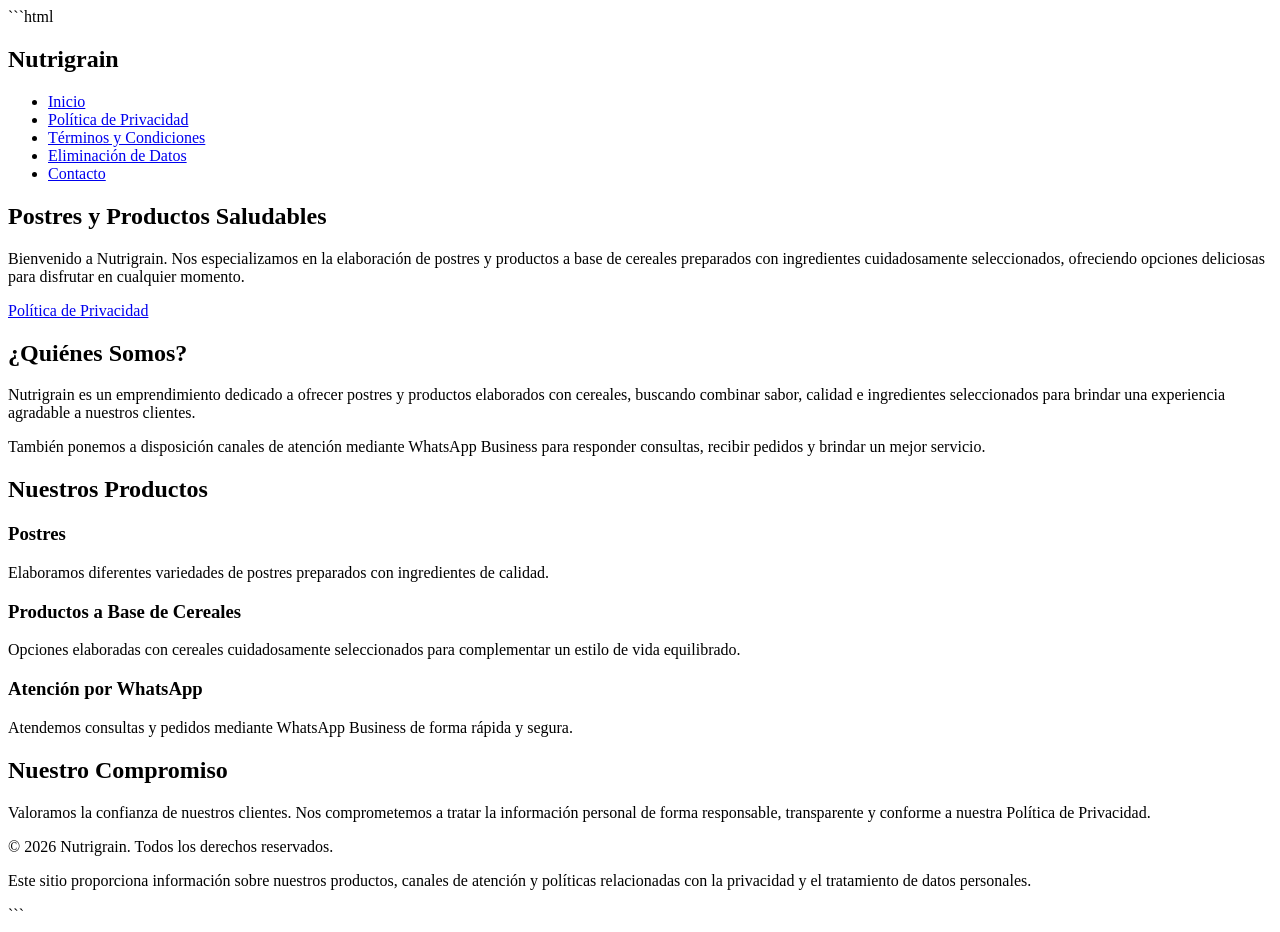
==== index.html @ 3bb8e6dc "Create index.html" ====
```html
<!DOCTYPE html>
<html lang="es">

<head>

    <meta charset="UTF-8">

    <meta name="viewport" content="width=device-width, initial-scale=1.0">

    <title>Nutrigrain | Postres y Productos Saludables</title>

    <meta name="description"
        content="Nutrigrain ofrece postres, productos a base de cereales y opciones elaboradas con ingredientes seleccionados. Conoce nuestros productos y nuestras políticas de privacidad.">

    <meta name="keywords"
        content="Nutrigrain, postres, cereales, comida saludable, repostería, WhatsApp Business">

    <meta name="author" content="Nutrigrain">

    <link rel="stylesheet" href="css/style.css">

</head>

<body>

<header>

    <div class="container">

        <h2 class="logo">Nutrigrain</h2>

        <nav>

            <ul>

                <li><a href="index.html" class="activo">Inicio</a></li>
                <li><a href="privacy.html">Política de Privacidad</a></li>
                <li><a href="terms.html">Términos y Condiciones</a></li>
                <li><a href="data-deletion.html">Eliminación de Datos</a></li>
                <li><a href="contact.html">Contacto</a></li>

            </ul>

        </nav>

    </div>

</header>

<main>

    <section class="hero">

        <div class="container">

            <h1>Postres y Productos Saludables</h1>

            <p>

                Bienvenido a Nutrigrain.

                Nos especializamos en la elaboración de postres y productos a base
                de cereales preparados con ingredientes cuidadosamente seleccionados,
                ofreciendo opciones deliciosas para disfrutar en cualquier momento.

            </p>

            <a href="privacy.html" class="boton">
                Política de Privacidad
            </a>

        </div>

    </section>

    <section class="about">

        <div class="container">

            <h2>¿Quiénes Somos?</h2>

            <p>

                Nutrigrain es un emprendimiento dedicado a ofrecer postres y
                productos elaborados con cereales, buscando combinar sabor,
                calidad e ingredientes seleccionados para brindar una experiencia
                agradable a nuestros clientes.

            </p>

            <p>

                También ponemos a disposición canales de atención mediante
                WhatsApp Business para responder consultas, recibir pedidos y
                brindar un mejor servicio.

            </p>

        </div>

    </section>

    <section class="servicios">

        <div class="container">

            <h2>Nuestros Productos</h2>

            <div class="cards">

                <div class="card">

                    <h3>Postres</h3>

                    <p>

                        Elaboramos diferentes variedades de postres preparados con
                        ingredientes de calidad.

                    </p>

                </div>

                <div class="card">

                    <h3>Productos a Base de Cereales</h3>

                    <p>

                        Opciones elaboradas con cereales cuidadosamente seleccionados
                        para complementar un estilo de vida equilibrado.

                    </p>

                </div>

                <div class="card">

                    <h3>Atención por WhatsApp</h3>

                    <p>

                        Atendemos consultas y pedidos mediante WhatsApp Business de
                        forma rápida y segura.

                    </p>

                </div>

            </div>

        </div>

    </section>

    <section class="compromiso">

        <div class="container">

            <h2>Nuestro Compromiso</h2>

            <p>

                Valoramos la confianza de nuestros clientes. Nos comprometemos a
                tratar la información personal de forma responsable, transparente
                y conforme a nuestra Política de Privacidad.

            </p>

        </div>

    </section>

</main>

<footer>

    <div class="container">

        <p>

            © 2026 Nutrigrain. Todos los derechos reservados.

        </p>

        <p>

            Este sitio proporciona información sobre nuestros productos,
            canales de atención y políticas relacionadas con la privacidad
            y el tratamiento de datos personales.

        </p>

    </div>

</footer>

<script src="js/script.js"></script>

</body>

</html>
```
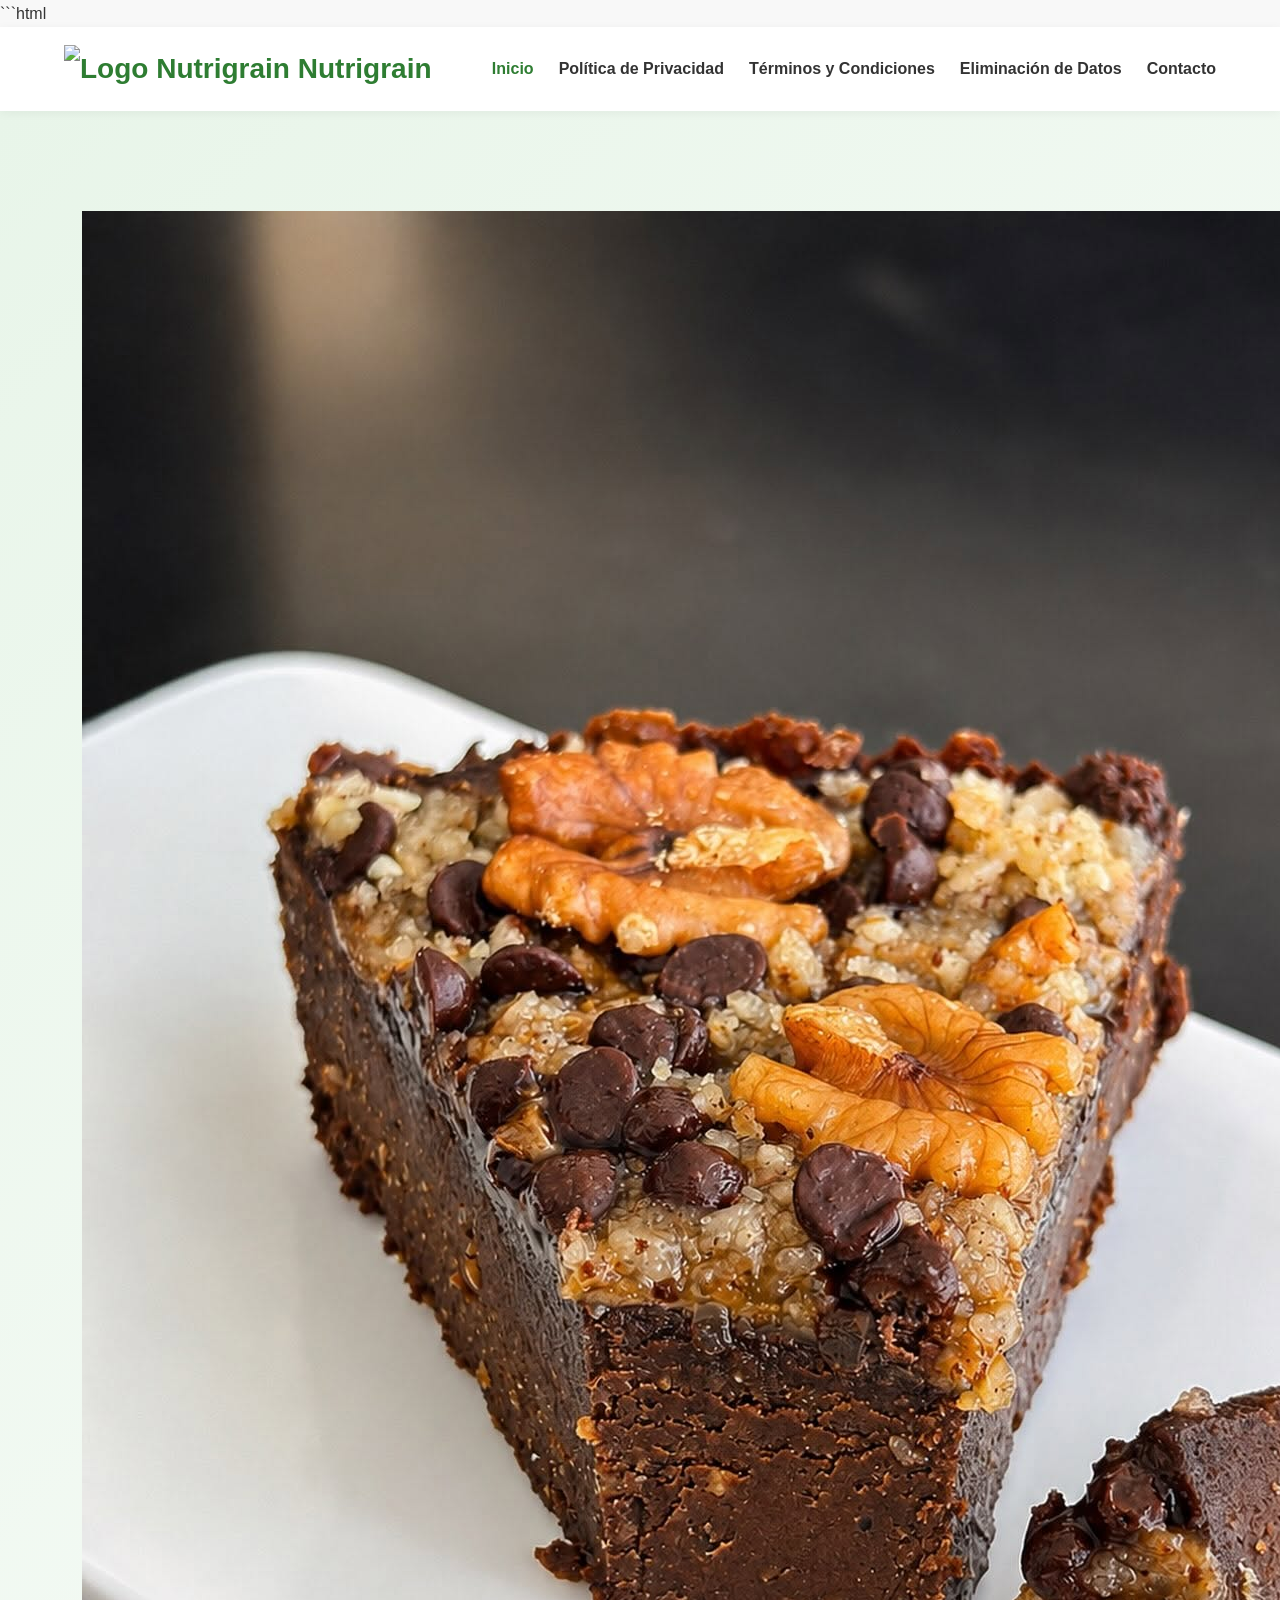
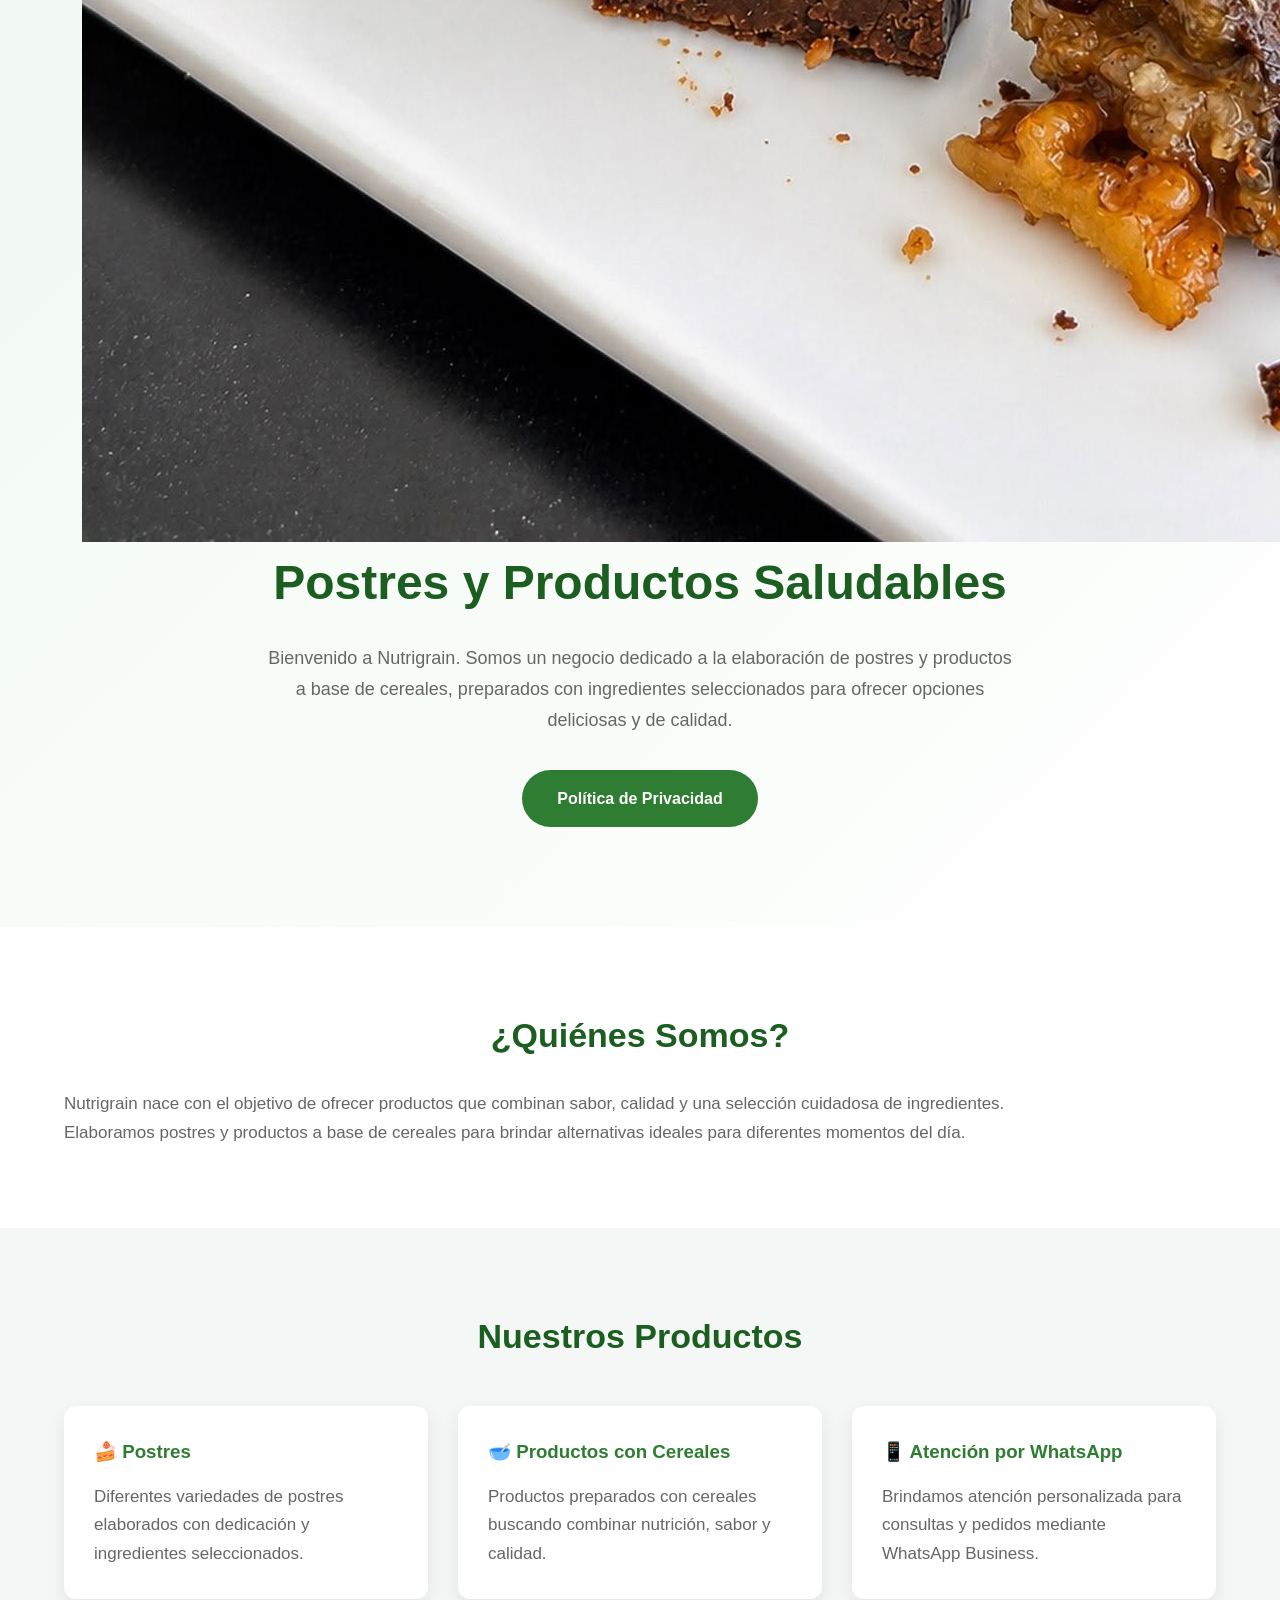
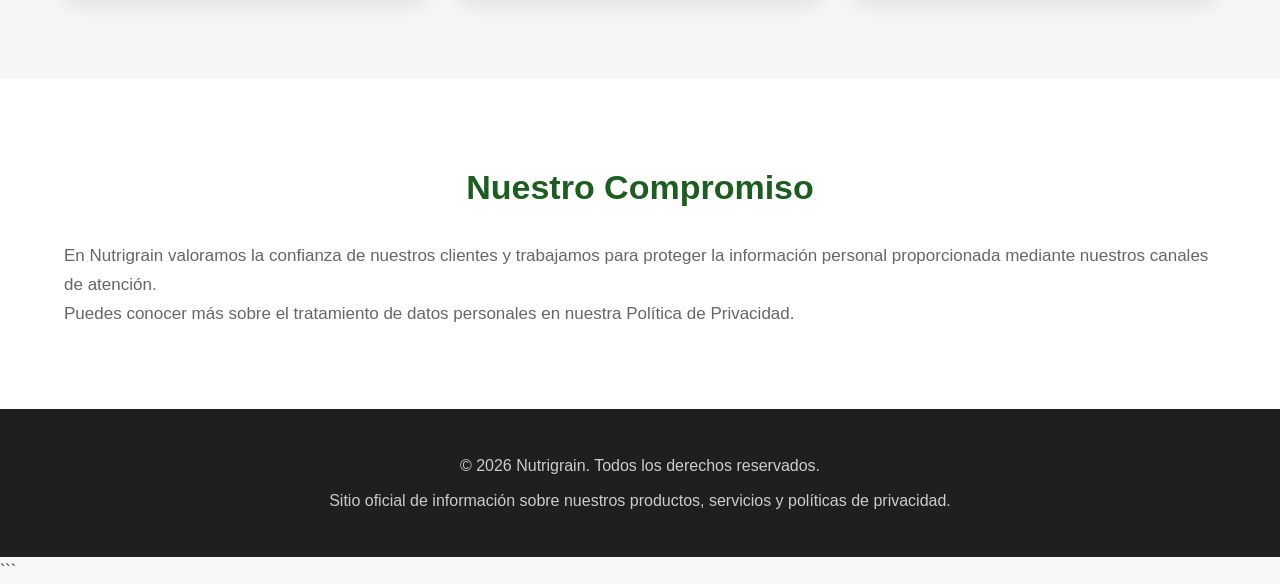
==== commit b16fc282: "Update index.html" ====
--- a/index.html
+++ b/index.html
@@ -11,192 +11,328 @@
     <title>Nutrigrain | Postres y Productos Saludables</title>
 
     <meta name="description"
-        content="Nutrigrain ofrece postres, productos a base de cereales y opciones elaboradas con ingredientes seleccionados. Conoce nuestros productos y nuestras políticas de privacidad.">
+        content="Nutrigrain ofrece postres y productos elaborados a base de cereales con ingredientes seleccionados.">
 
     <meta name="keywords"
-        content="Nutrigrain, postres, cereales, comida saludable, repostería, WhatsApp Business">
+        content="Nutrigrain, postres, cereales, productos saludables, repostería">
 
     <meta name="author" content="Nutrigrain">
 
+    <link rel="icon" type="image/x-icon" href="assets/favicon.ico">
+
     <link rel="stylesheet" href="css/style.css">
 
 </head>
 
+
 <body>
 
+
 <header>
 
     <div class="container">
 
-        <h2 class="logo">Nutrigrain</h2>
+
+        <div class="logo">
+
+            <img src="assets/logo.png" alt="Logo Nutrigrain">
+
+            <span>Nutrigrain</span>
+
+        </div>
+
 
         <nav>
 
             <ul>
 
-                <li><a href="index.html" class="activo">Inicio</a></li>
-                <li><a href="privacy.html">Política de Privacidad</a></li>
-                <li><a href="terms.html">Términos y Condiciones</a></li>
-                <li><a href="data-deletion.html">Eliminación de Datos</a></li>
-                <li><a href="contact.html">Contacto</a></li>
+                <li>
+                    <a href="index.html" class="activo">
+                        Inicio
+                    </a>
+                </li>
+
+                <li>
+                    <a href="privacy.html">
+                        Política de Privacidad
+                    </a>
+                </li>
+
+                <li>
+                    <a href="terms.html">
+                        Términos y Condiciones
+                    </a>
+                </li>
+
+                <li>
+                    <a href="data-deletion.html">
+                        Eliminación de Datos
+                    </a>
+                </li>
+
+                <li>
+                    <a href="contact.html">
+                        Contacto
+                    </a>
+                </li>
 
             </ul>
 
         </nav>
 
+
     </div>
 
 </header>
 
+
+
 <main>
 
-    <section class="hero">
-
-        <div class="container">
-
-            <h1>Postres y Productos Saludables</h1>
-
-            <p>
-
-                Bienvenido a Nutrigrain.
-
-                Nos especializamos en la elaboración de postres y productos a base
-                de cereales preparados con ingredientes cuidadosamente seleccionados,
-                ofreciendo opciones deliciosas para disfrutar en cualquier momento.
-
-            </p>
-
-            <a href="privacy.html" class="boton">
-                Política de Privacidad
-            </a>
-
-        </div>
-
-    </section>
-
-    <section class="about">
-
-        <div class="container">
-
-            <h2>¿Quiénes Somos?</h2>
-
-            <p>
-
-                Nutrigrain es un emprendimiento dedicado a ofrecer postres y
-                productos elaborados con cereales, buscando combinar sabor,
-                calidad e ingredientes seleccionados para brindar una experiencia
-                agradable a nuestros clientes.
-
-            </p>
-
-            <p>
-
-                También ponemos a disposición canales de atención mediante
-                WhatsApp Business para responder consultas, recibir pedidos y
-                brindar un mejor servicio.
-
-            </p>
-
-        </div>
-
-    </section>
-
-    <section class="servicios">
-
-        <div class="container">
-
-            <h2>Nuestros Productos</h2>
-
-            <div class="cards">
-
-                <div class="card">
-
-                    <h3>Postres</h3>
-
-                    <p>
-
-                        Elaboramos diferentes variedades de postres preparados con
-                        ingredientes de calidad.
-
-                    </p>
-
-                </div>
-
-                <div class="card">
-
-                    <h3>Productos a Base de Cereales</h3>
-
-                    <p>
-
-                        Opciones elaboradas con cereales cuidadosamente seleccionados
-                        para complementar un estilo de vida equilibrado.
-
-                    </p>
-
-                </div>
-
-                <div class="card">
-
-                    <h3>Atención por WhatsApp</h3>
-
-                    <p>
-
-                        Atendemos consultas y pedidos mediante WhatsApp Business de
-                        forma rápida y segura.
-
-                    </p>
-
-                </div>
-
-            </div>
-
-        </div>
-
-    </section>
-
-    <section class="compromiso">
-
-        <div class="container">
-
-            <h2>Nuestro Compromiso</h2>
-
-            <p>
-
-                Valoramos la confianza de nuestros clientes. Nos comprometemos a
-                tratar la información personal de forma responsable, transparente
-                y conforme a nuestra Política de Privacidad.
-
-            </p>
-
-        </div>
-
-    </section>
+
+<section class="hero">
+
+
+    <div class="container">
+
+
+        <img 
+            src="assets/hero.jpg"
+            alt="Productos Nutrigrain"
+            class="hero-image"
+        >
+
+
+        <h1>
+            Postres y Productos Saludables
+        </h1>
+
+
+        <p>
+
+            Bienvenido a Nutrigrain.
+
+            Somos un negocio dedicado a la elaboración de postres y productos
+            a base de cereales, preparados con ingredientes seleccionados para
+            ofrecer opciones deliciosas y de calidad.
+
+        </p>
+
+
+        <a href="privacy.html" class="boton">
+
+            Política de Privacidad
+
+        </a>
+
+
+    </div>
+
+
+</section>
+
+
+
+
+<section class="about">
+
+
+<div class="container">
+
+
+<h2>
+    ¿Quiénes Somos?
+</h2>
+
+
+<p>
+
+    Nutrigrain nace con el objetivo de ofrecer productos que combinan sabor,
+    calidad y una selección cuidadosa de ingredientes.
+
+</p>
+
+
+<p>
+
+    Elaboramos postres y productos a base de cereales para brindar alternativas
+    ideales para diferentes momentos del día.
+
+</p>
+
+
+</div>
+
+
+</section>
+
+
+
+
+
+<section class="servicios">
+
+
+<div class="container">
+
+
+<h2>
+    Nuestros Productos
+</h2>
+
+
+
+<div class="cards">
+
+
+
+<div class="card">
+
+
+<h3>
+    🍰 Postres
+</h3>
+
+
+<p>
+
+    Diferentes variedades de postres elaborados con dedicación y
+    ingredientes seleccionados.
+
+</p>
+
+
+</div>
+
+
+
+
+<div class="card">
+
+
+<h3>
+    🥣 Productos con Cereales
+</h3>
+
+
+<p>
+
+    Productos preparados con cereales buscando combinar nutrición,
+    sabor y calidad.
+
+</p>
+
+
+</div>
+
+
+
+
+<div class="card">
+
+
+<h3>
+    📱 Atención por WhatsApp
+</h3>
+
+
+<p>
+
+    Brindamos atención personalizada para consultas y pedidos mediante
+    WhatsApp Business.
+
+</p>
+
+
+</div>
+
+
+
+
+</div>
+
+
+</div>
+
+
+</section>
+
+
+
+
+
+<section class="compromiso">
+
+
+<div class="container">
+
+
+<h2>
+    Nuestro Compromiso
+</h2>
+
+
+<p>
+
+    En Nutrigrain valoramos la confianza de nuestros clientes y trabajamos
+    para proteger la información personal proporcionada mediante nuestros
+    canales de atención.
+
+</p>
+
+
+<p>
+
+    Puedes conocer más sobre el tratamiento de datos personales en nuestra
+    Política de Privacidad.
+
+</p>
+
+
+</div>
+
+
+</section>
+
+
 
 </main>
 
+
+
+
+
 <footer>
 
-    <div class="container">
-
-        <p>
-
-            © 2026 Nutrigrain. Todos los derechos reservados.
-
-        </p>
-
-        <p>
-
-            Este sitio proporciona información sobre nuestros productos,
-            canales de atención y políticas relacionadas con la privacidad
-            y el tratamiento de datos personales.
-
-        </p>
-
-    </div>
+
+<div class="container">
+
+
+<p>
+
+© 2026 Nutrigrain. Todos los derechos reservados.
+
+</p>
+
+
+<p>
+
+Sitio oficial de información sobre nuestros productos,
+servicios y políticas de privacidad.
+
+</p>
+
+
+</div>
+
 
 </footer>
 
+
+
+
 <script src="js/script.js"></script>
+
 
 </body>
 
--- a/css/style.css
+++ b/css/style.css
@@ -0,0 +1,458 @@
+/* =======================================================
+   Nutrigrain
+   Hoja de estilos principal
+   Autor: Nutrigrain
+   Versión: 1.0
+======================================================= */
+
+/* RESET */
+
+*{
+    margin:0;
+    padding:0;
+    box-sizing:border-box;
+}
+
+/* VARIABLES */
+
+:root{
+
+    --primary:#2E7D32;
+    --primary-dark:#1B5E20;
+
+    --secondary:#8D6E63;
+
+    --background:#F8F8F8;
+
+    --card:#FFFFFF;
+
+    --text:#333333;
+
+    --text-light:#666666;
+
+    --white:#FFFFFF;
+
+    --shadow:0 8px 20px rgba(0,0,0,.08);
+
+    --radius:12px;
+
+    --transition:.3s ease;
+
+}
+
+/* GENERAL */
+
+html{
+
+    scroll-behavior:smooth;
+
+}
+
+body{
+
+    font-family:Arial, Helvetica, sans-serif;
+
+    background:var(--background);
+
+    color:var(--text);
+
+    line-height:1.7;
+
+}
+
+/* CONTENEDOR */
+
+.container{
+
+    width:90%;
+
+    max-width:1200px;
+
+    margin:auto;
+
+}
+
+/* HEADER */
+
+header{
+
+    background:var(--white);
+
+    position:sticky;
+
+    top:0;
+
+    z-index:100;
+
+    box-shadow:0 2px 10px rgba(0,0,0,.05);
+
+}
+
+header .container{
+
+    display:flex;
+
+    justify-content:space-between;
+
+    align-items:center;
+
+    padding:18px 0;
+
+}
+
+/* LOGO */
+
+.logo{
+
+    color:var(--primary);
+
+    font-size:28px;
+
+    font-weight:bold;
+
+}
+
+/* MENÚ */
+
+nav ul{
+
+    display:flex;
+
+    list-style:none;
+
+    gap:25px;
+
+}
+
+nav a{
+
+    text-decoration:none;
+
+    color:var(--text);
+
+    transition:var(--transition);
+
+    font-weight:600;
+
+}
+
+nav a:hover{
+
+    color:var(--primary);
+
+}
+
+nav a.activo{
+
+    color:var(--primary);
+
+}
+
+/* HERO */
+
+.hero{
+
+    background:linear-gradient(135deg,#E8F5E9,#FFFFFF);
+
+    text-align:center;
+
+    padding:100px 20px;
+
+}
+
+.hero h1{
+
+    font-size:48px;
+
+    margin-bottom:20px;
+
+    color:var(--primary-dark);
+
+}
+
+.hero p{
+
+    max-width:750px;
+
+    margin:auto;
+
+    font-size:18px;
+
+    color:var(--text-light);
+
+}
+
+/* BOTÓN */
+
+.boton{
+
+    display:inline-block;
+
+    margin-top:35px;
+
+    background:var(--primary);
+
+    color:white;
+
+    text-decoration:none;
+
+    padding:15px 35px;
+
+    border-radius:50px;
+
+    transition:var(--transition);
+
+    font-weight:bold;
+
+}
+
+.boton:hover{
+
+    background:var(--primary-dark);
+
+    transform:translateY(-3px);
+
+}
+
+/* SECCIONES */
+
+section{
+
+    padding:80px 0;
+
+}
+
+section h2{
+
+    text-align:center;
+
+    margin-bottom:25px;
+
+    color:var(--primary-dark);
+
+    font-size:34px;
+
+}
+
+section p{
+
+    color:var(--text-light);
+
+    font-size:17px;
+
+}
+
+/* TARJETAS */
+
+.cards{
+
+    display:grid;
+
+    grid-template-columns:repeat(auto-fit,minmax(280px,1fr));
+
+    gap:30px;
+
+    margin-top:40px;
+
+}
+
+.card{
+
+    background:var(--card);
+
+    border-radius:var(--radius);
+
+    padding:30px;
+
+    box-shadow:var(--shadow);
+
+    transition:var(--transition);
+
+}
+
+.card:hover{
+
+    transform:translateY(-8px);
+
+}
+
+.card h3{
+
+    margin-bottom:15px;
+
+    color:var(--primary);
+
+}
+
+.card p{
+
+    color:var(--text-light);
+
+}
+
+/* ABOUT */
+
+.about{
+
+    background:white;
+
+}
+
+/* SERVICIOS */
+
+.servicios{
+
+    background:#F4F7F5;
+
+}
+
+/* COMPROMISO */
+
+.compromiso{
+
+    background:white;
+
+}
+
+/* FOOTER */
+
+footer{
+
+    background:#1F1F1F;
+
+    color:white;
+
+    text-align:center;
+
+    padding:35px 20px;
+
+}
+
+footer p{
+
+    color:#CCCCCC;
+
+    margin:8px 0;
+
+}
+
+/* TABLAS */
+
+table{
+
+    width:100%;
+
+    border-collapse:collapse;
+
+    margin-top:30px;
+
+}
+
+table th{
+
+    background:var(--primary);
+
+    color:white;
+
+}
+
+table th,
+table td{
+
+    padding:15px;
+
+    border:1px solid #DDD;
+
+}
+
+/* LISTAS */
+
+ul{
+
+    padding-left:20px;
+
+}
+
+/* ENLACES */
+
+a{
+
+    color:var(--primary);
+
+}
+
+/* RESPONSIVE */
+
+@media(max-width:900px){
+
+header .container{
+
+    flex-direction:column;
+
+}
+
+nav ul{
+
+    flex-wrap:wrap;
+
+    justify-content:center;
+
+    margin-top:15px;
+
+}
+
+.hero h1{
+
+    font-size:36px;
+
+}
+
+section h2{
+
+    font-size:28px;
+
+}
+
+}
+
+@media(max-width:600px){
+
+.hero{
+
+    padding:70px 20px;
+
+}
+
+.hero h1{
+
+    font-size:30px;
+
+}
+
+.hero p{
+
+    font-size:16px;
+
+}
+
+.logo{
+
+    font-size:24px;
+
+}
+
+nav ul{
+
+    gap:12px;
+
+}
+
+.boton{
+
+    width:100%;
+
+    text-align:center;
+
+}
+
+}
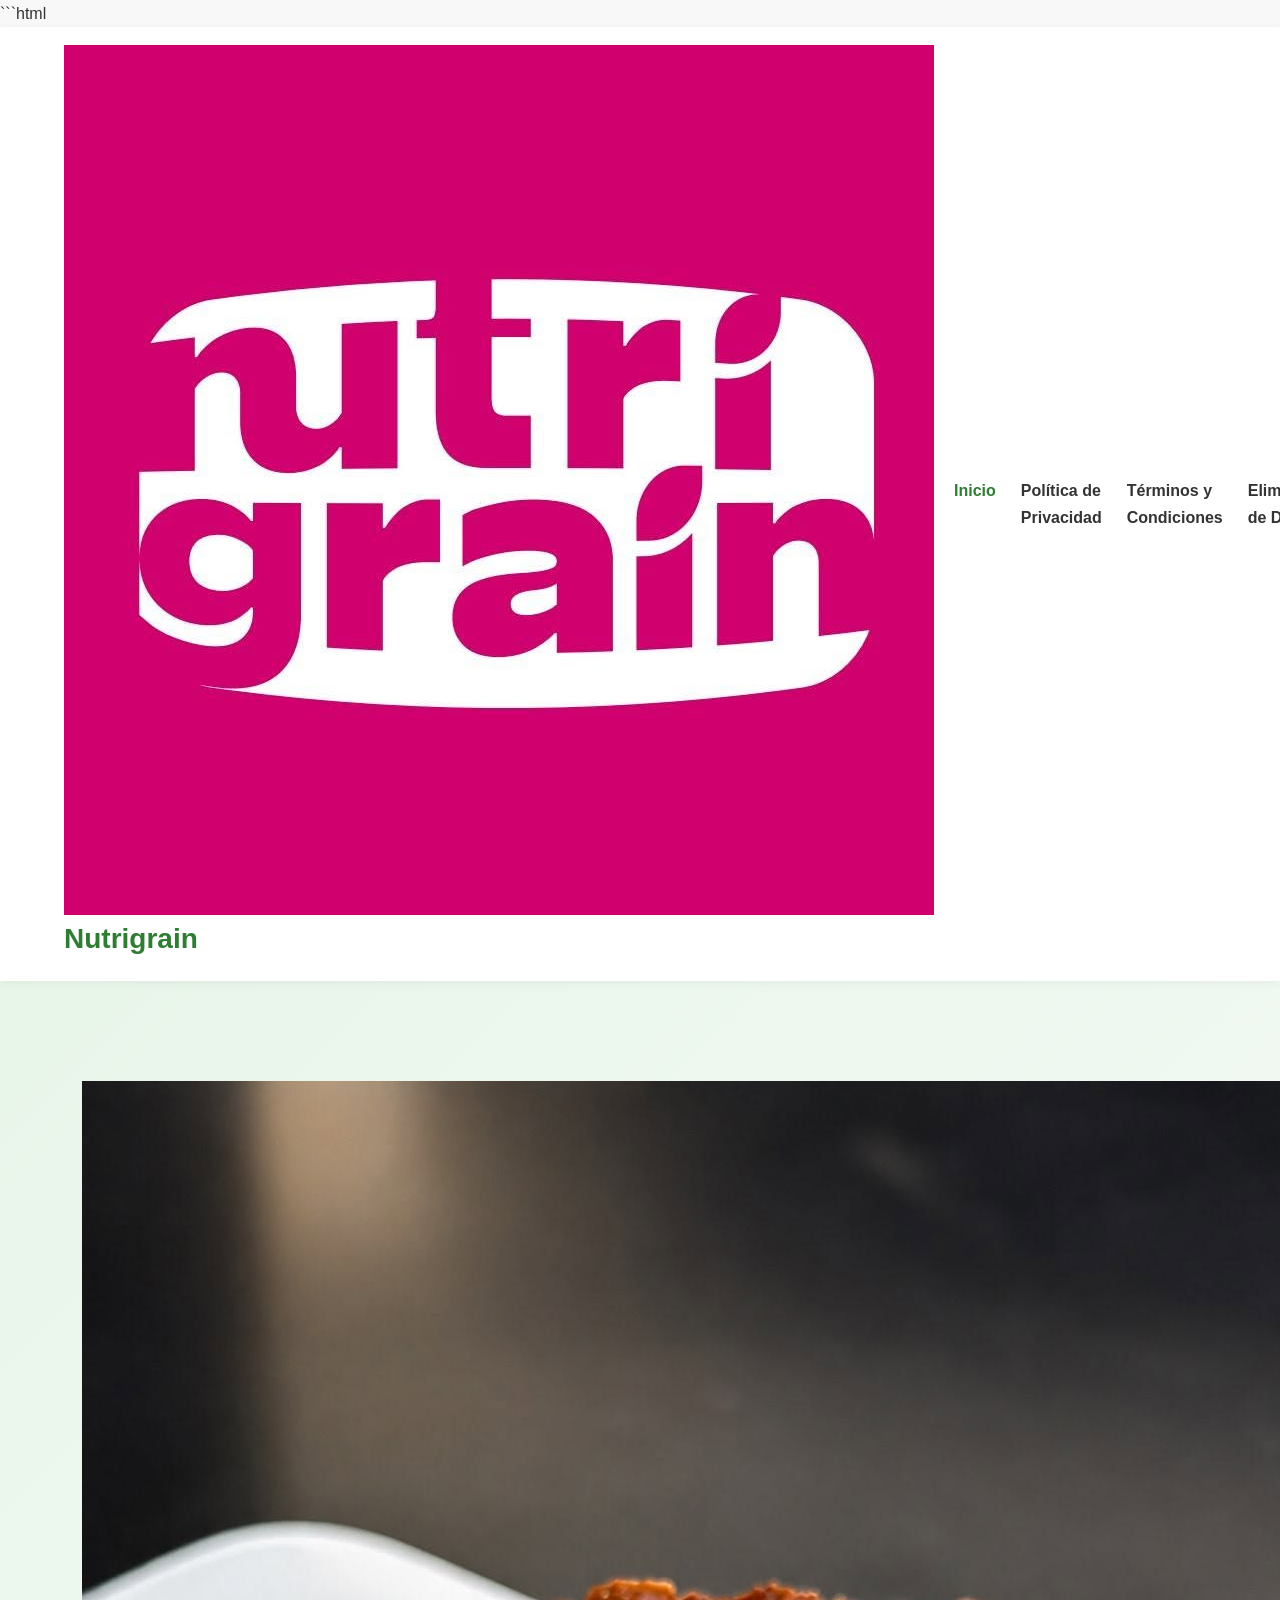
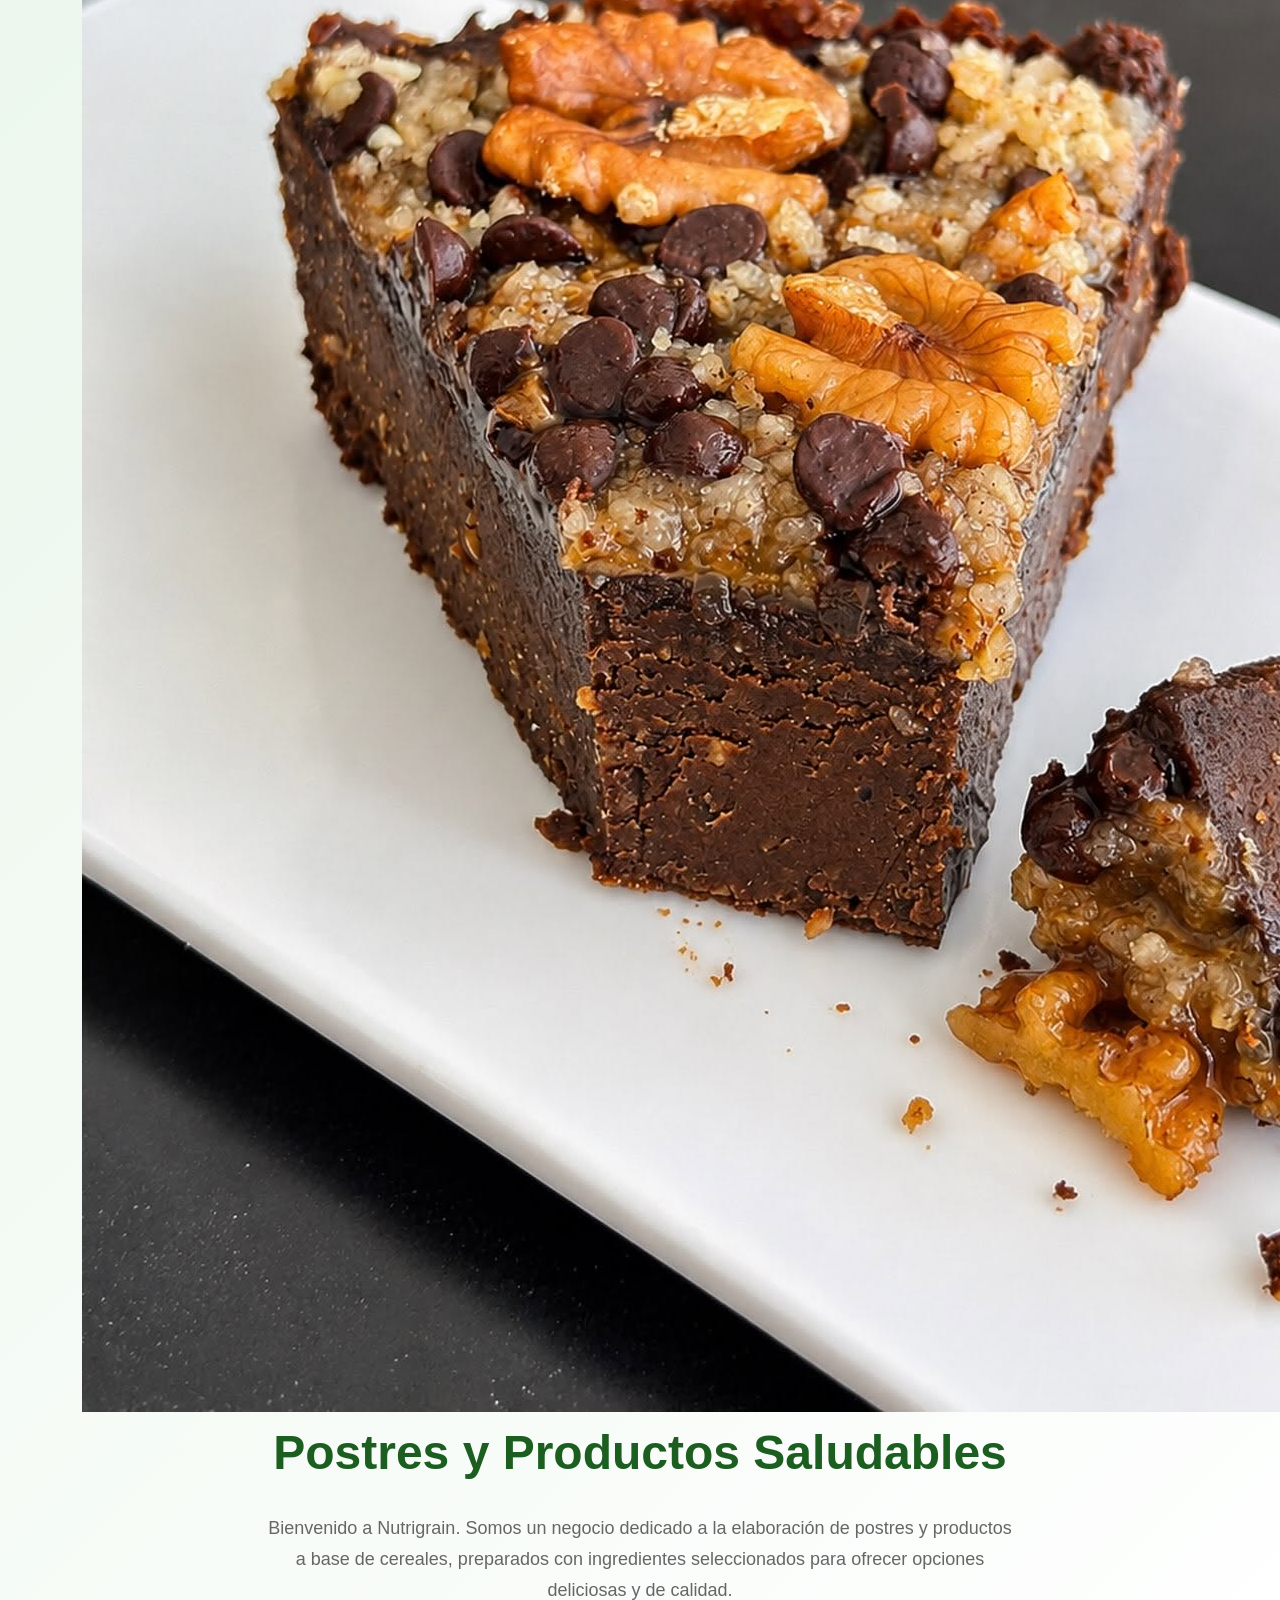
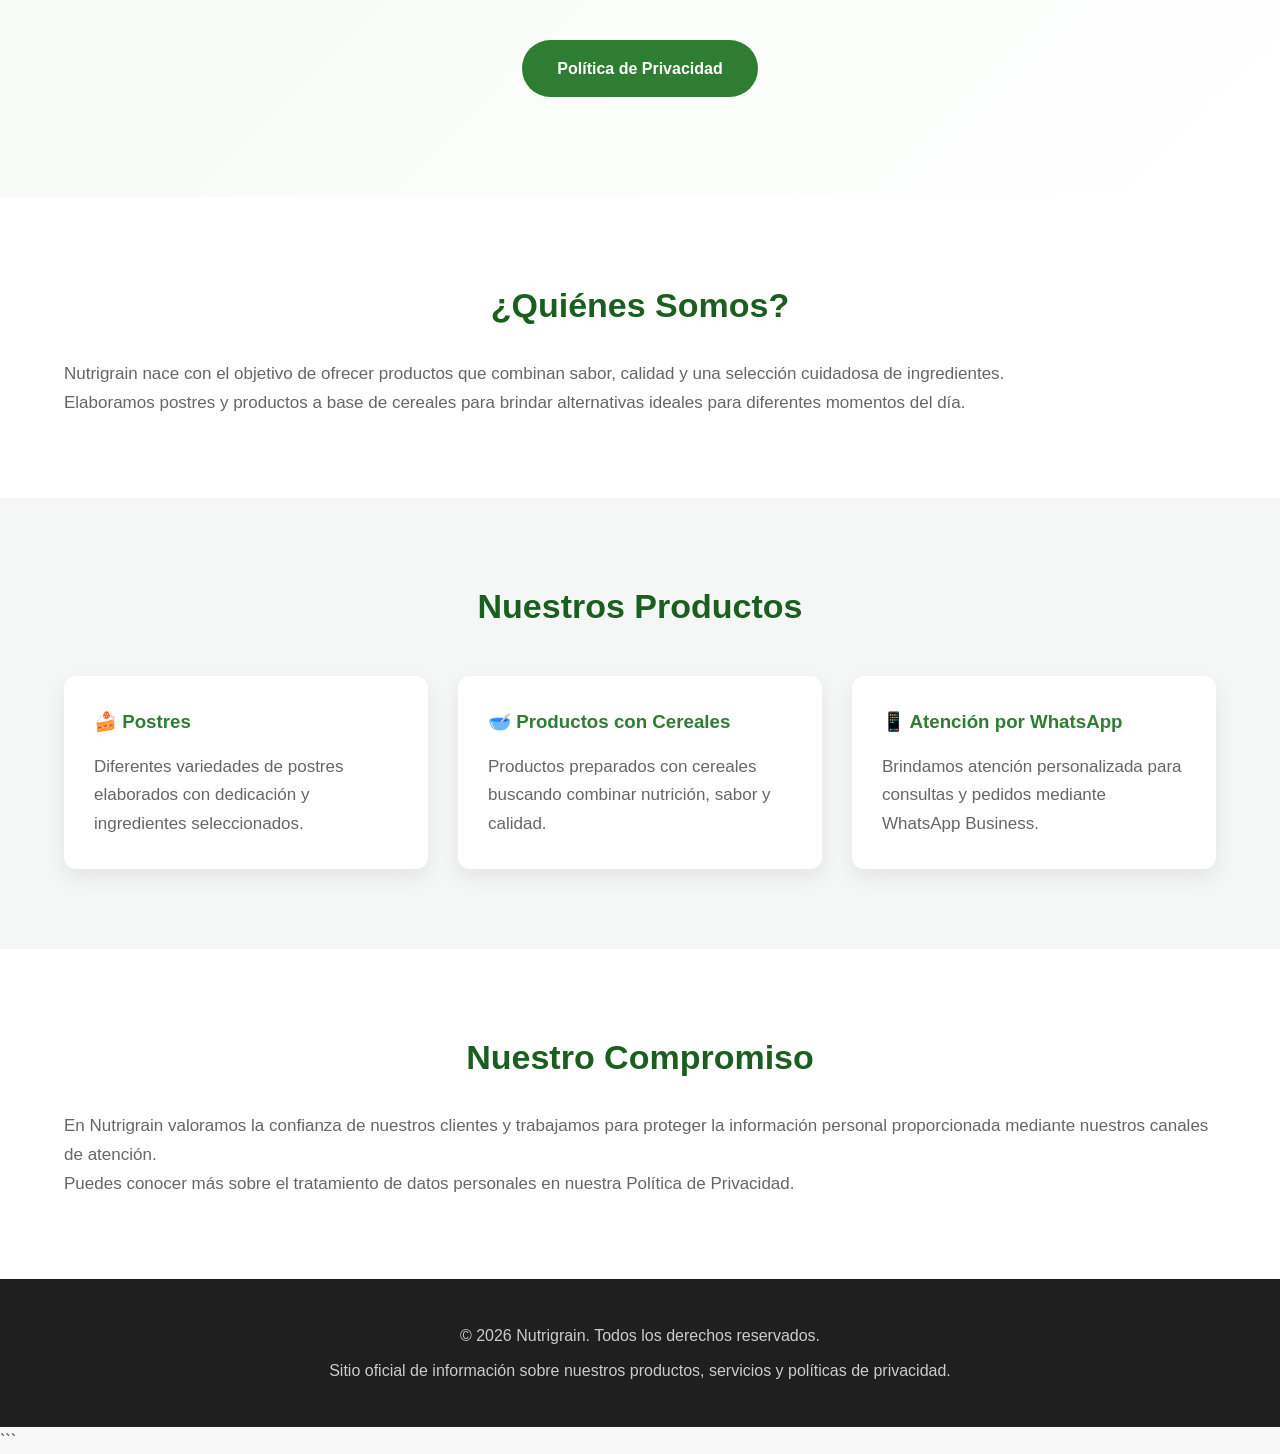
==== commit fb4c8720: "Update index.html" ====
--- a/index.html
+++ b/index.html
@@ -35,7 +35,7 @@
 
         <div class="logo">
 
-            <img src="assets/logo.png" alt="Logo Nutrigrain">
+            <img src="assets/logo.jpg" alt="Logo Nutrigrain">
 
             <span>Nutrigrain</span>
 
--- a/css/style.css
+++ b/css/style.css
@@ -454,5 +454,29 @@
     text-align:center;
 
 }
-
-}
+   
+.logo{
+    display:flex;
+    align-items:center;
+    gap:12px;
+    font-size:28px;
+    font-weight:bold;
+    color:#2E7D32;
+}
+
+.logo img{
+    width:55px;
+    height:55px;
+    object-fit:contain;
+}
+
+
+.hero-image{
+    width:100%;
+    max-width:750px;
+    height:auto;
+    border-radius:15px;
+    margin-bottom:30px;
+}
+
+}
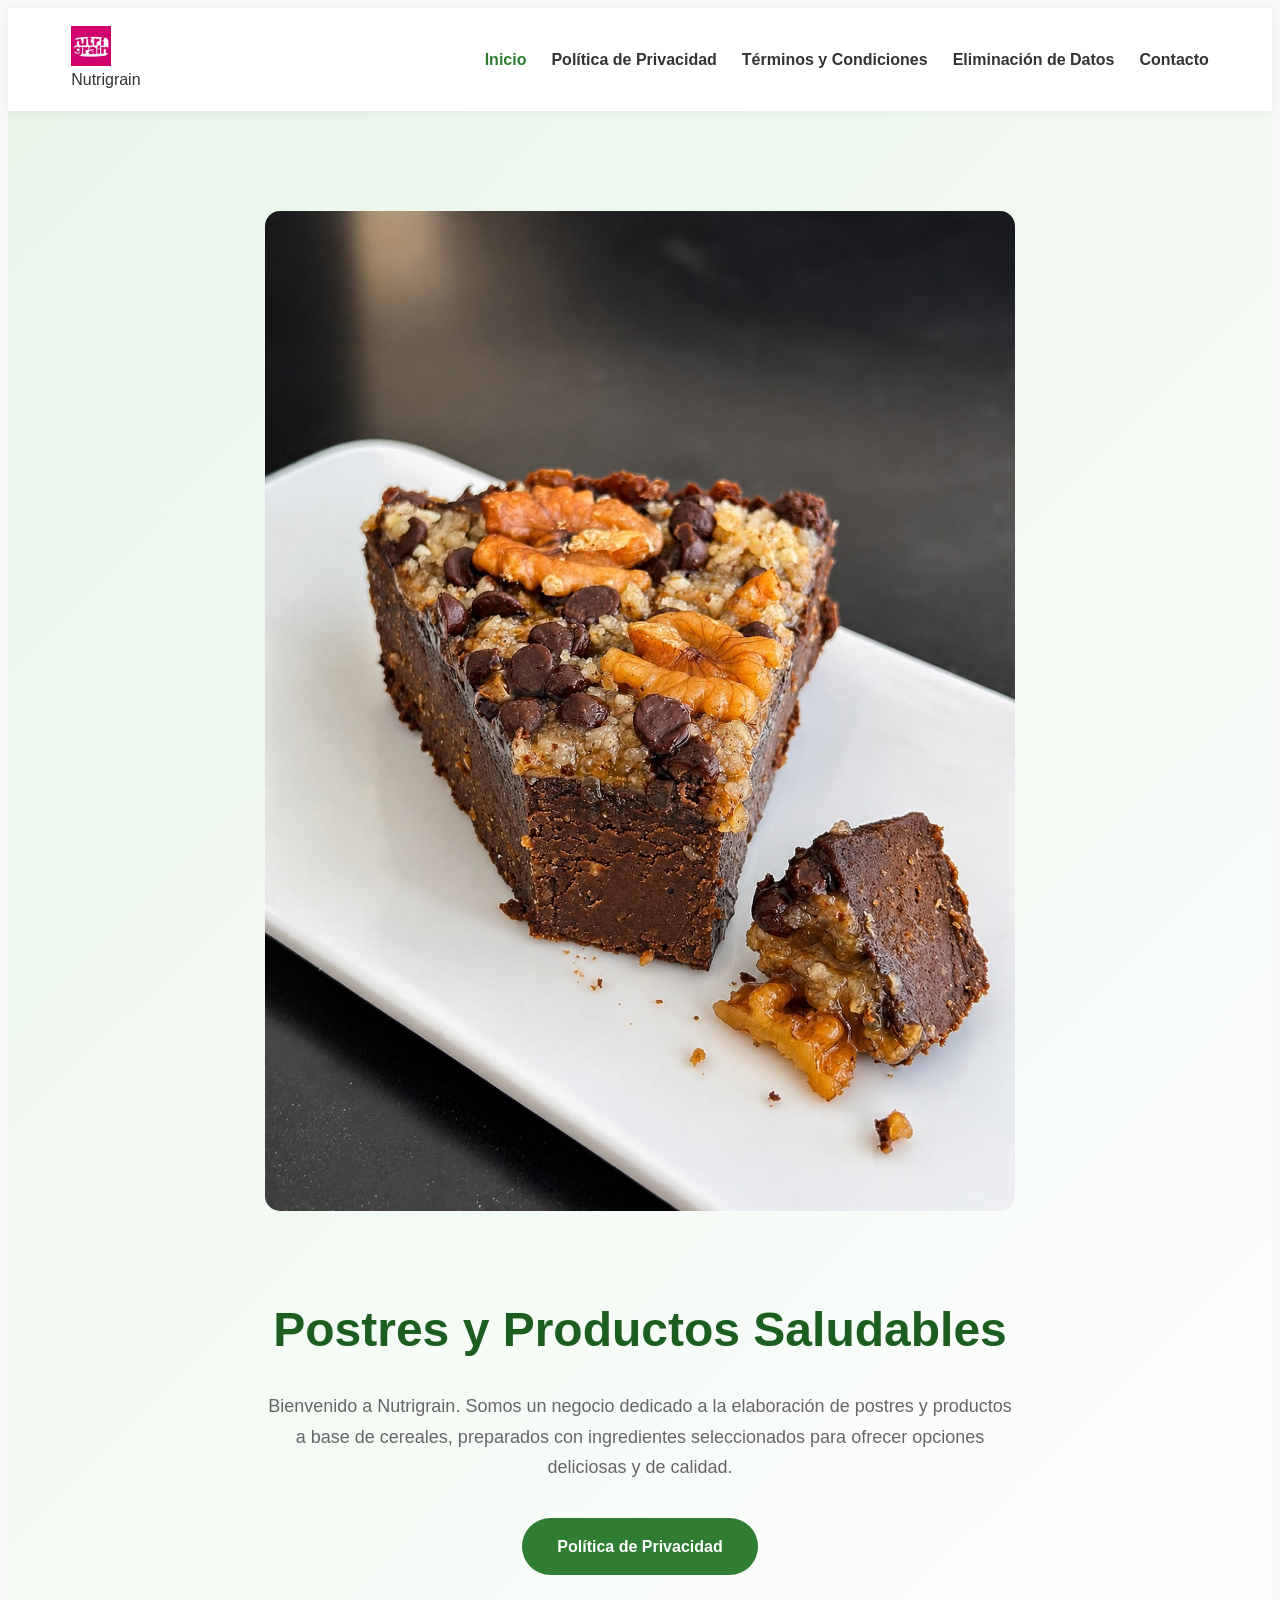
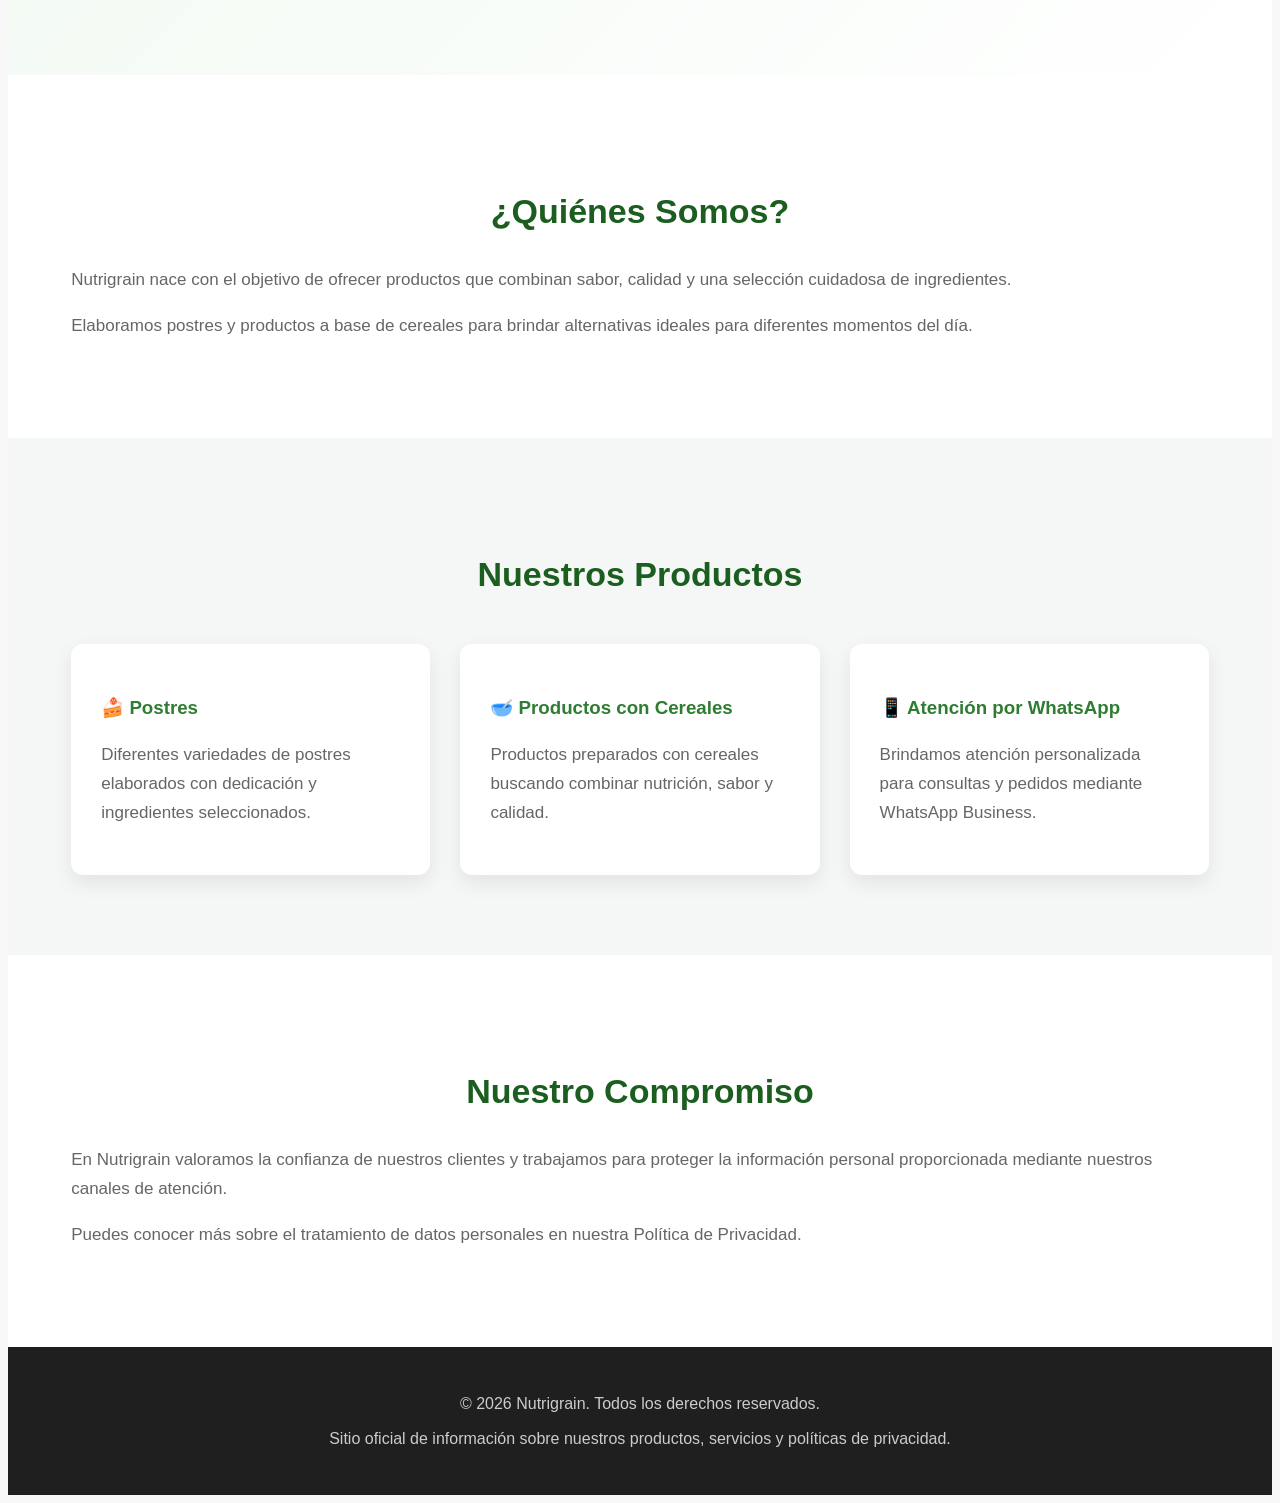
==== commit 40eb8343: "Update index.html" ====
--- a/index.html
+++ b/index.html
@@ -1,4 +1,4 @@
-```html
+
 <!DOCTYPE html>
 <html lang="es">
 
@@ -337,4 +337,4 @@
 </body>
 
 </html>
-```
+
--- a/css/style.css
+++ b/css/style.css
@@ -1,9 +1,10 @@
+```css
 /* =======================================================
    Nutrigrain
    Hoja de estilos principal
-   Autor: Nutrigrain
-   Versión: 1.0
+   Versión: 1.1
 ======================================================= */
+
 
 /* RESET */
 
@@ -13,6 +14,7 @@
     box-sizing:border-box;
 }
 
+
 /* VARIABLES */
 
 :root{
@@ -40,6 +42,7 @@
 
 }
 
+
 /* GENERAL */
 
 html{
@@ -48,6 +51,7 @@
 
 }
 
+
 body{
 
     font-family:Arial, Helvetica, sans-serif;
@@ -60,6 +64,7 @@
 
 }
 
+
 /* CONTENEDOR */
 
 .container{
@@ -72,7 +77,9 @@
 
 }
 
-/* HEADER */
+
+/* ================= HEADER ================= */
+
 
 header{
 
@@ -88,6 +95,7 @@
 
 }
 
+
 header .container{
 
     display:flex;
@@ -100,261 +108,336 @@
 
 }
 
+
+
 /* LOGO */
 
-.logo{
+
+
+
+/* Logo pequeño del encabezado */
+
+header .logo img{
+
+    width:40px;
+
+    height:40px;
+
+    max-width:40px;
+
+    max-height:40px;
+
+    object-fit:contain;
+
+    display:block;
+
+}
+
+
+
+/* MENU */
+
+nav ul{
+
+    display:flex;
+
+    list-style:none;
+
+    gap:25px;
+
+}
+
+
+nav a{
+
+    text-decoration:none;
+
+    color:var(--text);
+
+    font-weight:600;
+
+    transition:var(--transition);
+
+}
+
+
+nav a:hover{
 
     color:var(--primary);
 
-    font-size:28px;
+}
+
+
+nav a.activo{
+
+    color:var(--primary);
+
+}
+
+
+
+/* ================= HERO ================= */
+
+
+.hero{
+
+    background:linear-gradient(135deg,#E8F5E9,#FFFFFF);
+
+    text-align:center;
+
+    padding:100px 20px;
+
+}
+
+
+
+.hero-image{
+
+    width:100%;
+
+    max-width:750px;
+
+    height:auto;
+
+    object-fit:cover;
+
+    border-radius:15px;
+
+    margin-bottom:30px;
+
+}
+
+
+
+.hero h1{
+
+    font-size:48px;
+
+    margin-bottom:20px;
+
+    color:var(--primary-dark);
+
+}
+
+
+
+.hero p{
+
+    max-width:750px;
+
+    margin:auto;
+
+    font-size:18px;
+
+    color:var(--text-light);
+
+}
+
+
+
+/* BOTON */
+
+
+.boton{
+
+    display:inline-block;
+
+    margin-top:35px;
+
+    background:var(--primary);
+
+    color:white;
+
+    text-decoration:none;
+
+    padding:15px 35px;
+
+    border-radius:50px;
 
     font-weight:bold;
 
-}
-
-/* MENÚ */
-
-nav ul{
-
-    display:flex;
-
-    list-style:none;
-
-    gap:25px;
-
-}
-
-nav a{
-
-    text-decoration:none;
-
-    color:var(--text);
-
     transition:var(--transition);
 
-    font-weight:600;
-
-}
-
-nav a:hover{
+}
+
+
+
+.boton:hover{
+
+    background:var(--primary-dark);
+
+    transform:translateY(-3px);
+
+}
+
+
+
+/* SECCIONES */
+
+
+section{
+
+    padding:80px 0;
+
+}
+
+
+section h2{
+
+    text-align:center;
+
+    margin-bottom:25px;
+
+    color:var(--primary-dark);
+
+    font-size:34px;
+
+}
+
+
+section p{
+
+    color:var(--text-light);
+
+    font-size:17px;
+
+}
+
+
+
+/* TARJETAS */
+
+
+.cards{
+
+    display:grid;
+
+    grid-template-columns:repeat(auto-fit,minmax(280px,1fr));
+
+    gap:30px;
+
+    margin-top:40px;
+
+}
+
+
+
+.card{
+
+    background:var(--card);
+
+    border-radius:var(--radius);
+
+    padding:30px;
+
+    box-shadow:var(--shadow);
+
+    transition:var(--transition);
+
+}
+
+
+
+.card:hover{
+
+    transform:translateY(-8px);
+
+}
+
+
+
+.card h3{
+
+    margin-bottom:15px;
 
     color:var(--primary);
 
 }
 
-nav a.activo{
-
-    color:var(--primary);
-
-}
-
-/* HERO */
-
-.hero{
-
-    background:linear-gradient(135deg,#E8F5E9,#FFFFFF);
+
+
+.card p{
+
+    color:var(--text-light);
+
+}
+
+
+
+/* SECCIONES */
+
+
+.about{
+
+    background:white;
+
+}
+
+
+.servicios{
+
+    background:#F4F7F5;
+
+}
+
+
+.compromiso{
+
+    background:white;
+
+}
+
+
+
+/* FOOTER */
+
+
+footer{
+
+    background:#1F1F1F;
+
+    color:white;
 
     text-align:center;
 
-    padding:100px 20px;
-
-}
-
-.hero h1{
-
-    font-size:48px;
-
-    margin-bottom:20px;
-
-    color:var(--primary-dark);
-
-}
-
-.hero p{
-
-    max-width:750px;
-
-    margin:auto;
-
-    font-size:18px;
-
-    color:var(--text-light);
-
-}
-
-/* BOTÓN */
-
-.boton{
-
-    display:inline-block;
-
-    margin-top:35px;
+    padding:35px 20px;
+
+}
+
+
+
+footer p{
+
+    color:#CCCCCC;
+
+    margin:8px 0;
+
+}
+
+
+
+/* TABLAS */
+
+
+table{
+
+    width:100%;
+
+    border-collapse:collapse;
+
+    margin-top:30px;
+
+}
+
+
+table th{
 
     background:var(--primary);
 
     color:white;
 
-    text-decoration:none;
-
-    padding:15px 35px;
-
-    border-radius:50px;
-
-    transition:var(--transition);
-
-    font-weight:bold;
-
-}
-
-.boton:hover{
-
-    background:var(--primary-dark);
-
-    transform:translateY(-3px);
-
-}
-
-/* SECCIONES */
-
-section{
-
-    padding:80px 0;
-
-}
-
-section h2{
-
-    text-align:center;
-
-    margin-bottom:25px;
-
-    color:var(--primary-dark);
-
-    font-size:34px;
-
-}
-
-section p{
-
-    color:var(--text-light);
-
-    font-size:17px;
-
-}
-
-/* TARJETAS */
-
-.cards{
-
-    display:grid;
-
-    grid-template-columns:repeat(auto-fit,minmax(280px,1fr));
-
-    gap:30px;
-
-    margin-top:40px;
-
-}
-
-.card{
-
-    background:var(--card);
-
-    border-radius:var(--radius);
-
-    padding:30px;
-
-    box-shadow:var(--shadow);
-
-    transition:var(--transition);
-
-}
-
-.card:hover{
-
-    transform:translateY(-8px);
-
-}
-
-.card h3{
-
-    margin-bottom:15px;
-
-    color:var(--primary);
-
-}
-
-.card p{
-
-    color:var(--text-light);
-
-}
-
-/* ABOUT */
-
-.about{
-
-    background:white;
-
-}
-
-/* SERVICIOS */
-
-.servicios{
-
-    background:#F4F7F5;
-
-}
-
-/* COMPROMISO */
-
-.compromiso{
-
-    background:white;
-
-}
-
-/* FOOTER */
-
-footer{
-
-    background:#1F1F1F;
-
-    color:white;
-
-    text-align:center;
-
-    padding:35px 20px;
-
-}
-
-footer p{
-
-    color:#CCCCCC;
-
-    margin:8px 0;
-
-}
-
-/* TABLAS */
-
-table{
-
-    width:100%;
-
-    border-collapse:collapse;
-
-    margin-top:30px;
-
-}
-
-table th{
-
-    background:var(--primary);
-
-    color:white;
-
-}
+}
+
 
 table th,
 table td{
@@ -365,32 +448,42 @@
 
 }
 
+
+
 /* LISTAS */
 
+
 ul{
 
     padding-left:20px;
 
 }
 
+
 /* ENLACES */
 
+
 a{
 
     color:var(--primary);
 
 }
 
-/* RESPONSIVE */
+
+
+/* ================= RESPONSIVE ================= */
+
 
 @media(max-width:900px){
 
+
 header .container{
 
     flex-direction:column;
 
 }
 
+
 nav ul{
 
     flex-wrap:wrap;
@@ -401,52 +494,81 @@
 
 }
 
+
 .hero h1{
 
     font-size:36px;
 
 }
 
+
 section h2{
 
     font-size:28px;
 
 }
 
-}
+
+}
+
+
 
 @media(max-width:600px){
 
+
 .hero{
 
     padding:70px 20px;
 
 }
 
+
+
 .hero h1{
 
     font-size:30px;
 
 }
 
+
+
 .hero p{
 
     font-size:16px;
 
 }
 
+
+
 .logo{
 
     font-size:24px;
 
 }
 
+
+
+.logo img{
+
+    width:45px;
+
+    height:45px;
+
+}
+
+img{
+    width:100%;
+}
+
+
 nav ul{
 
     gap:12px;
 
 }
 
+
+
 .boton{
 
     width:100%;
@@ -454,29 +576,7 @@
     text-align:center;
 
 }
-   
-.logo{
-    display:flex;
-    align-items:center;
-    gap:12px;
-    font-size:28px;
-    font-weight:bold;
-    color:#2E7D32;
-}
-
-.logo img{
-    width:55px;
-    height:55px;
-    object-fit:contain;
-}
-
-
-.hero-image{
-    width:100%;
-    max-width:750px;
-    height:auto;
-    border-radius:15px;
-    margin-bottom:30px;
-}
-
-}
+
+
+}
+```
